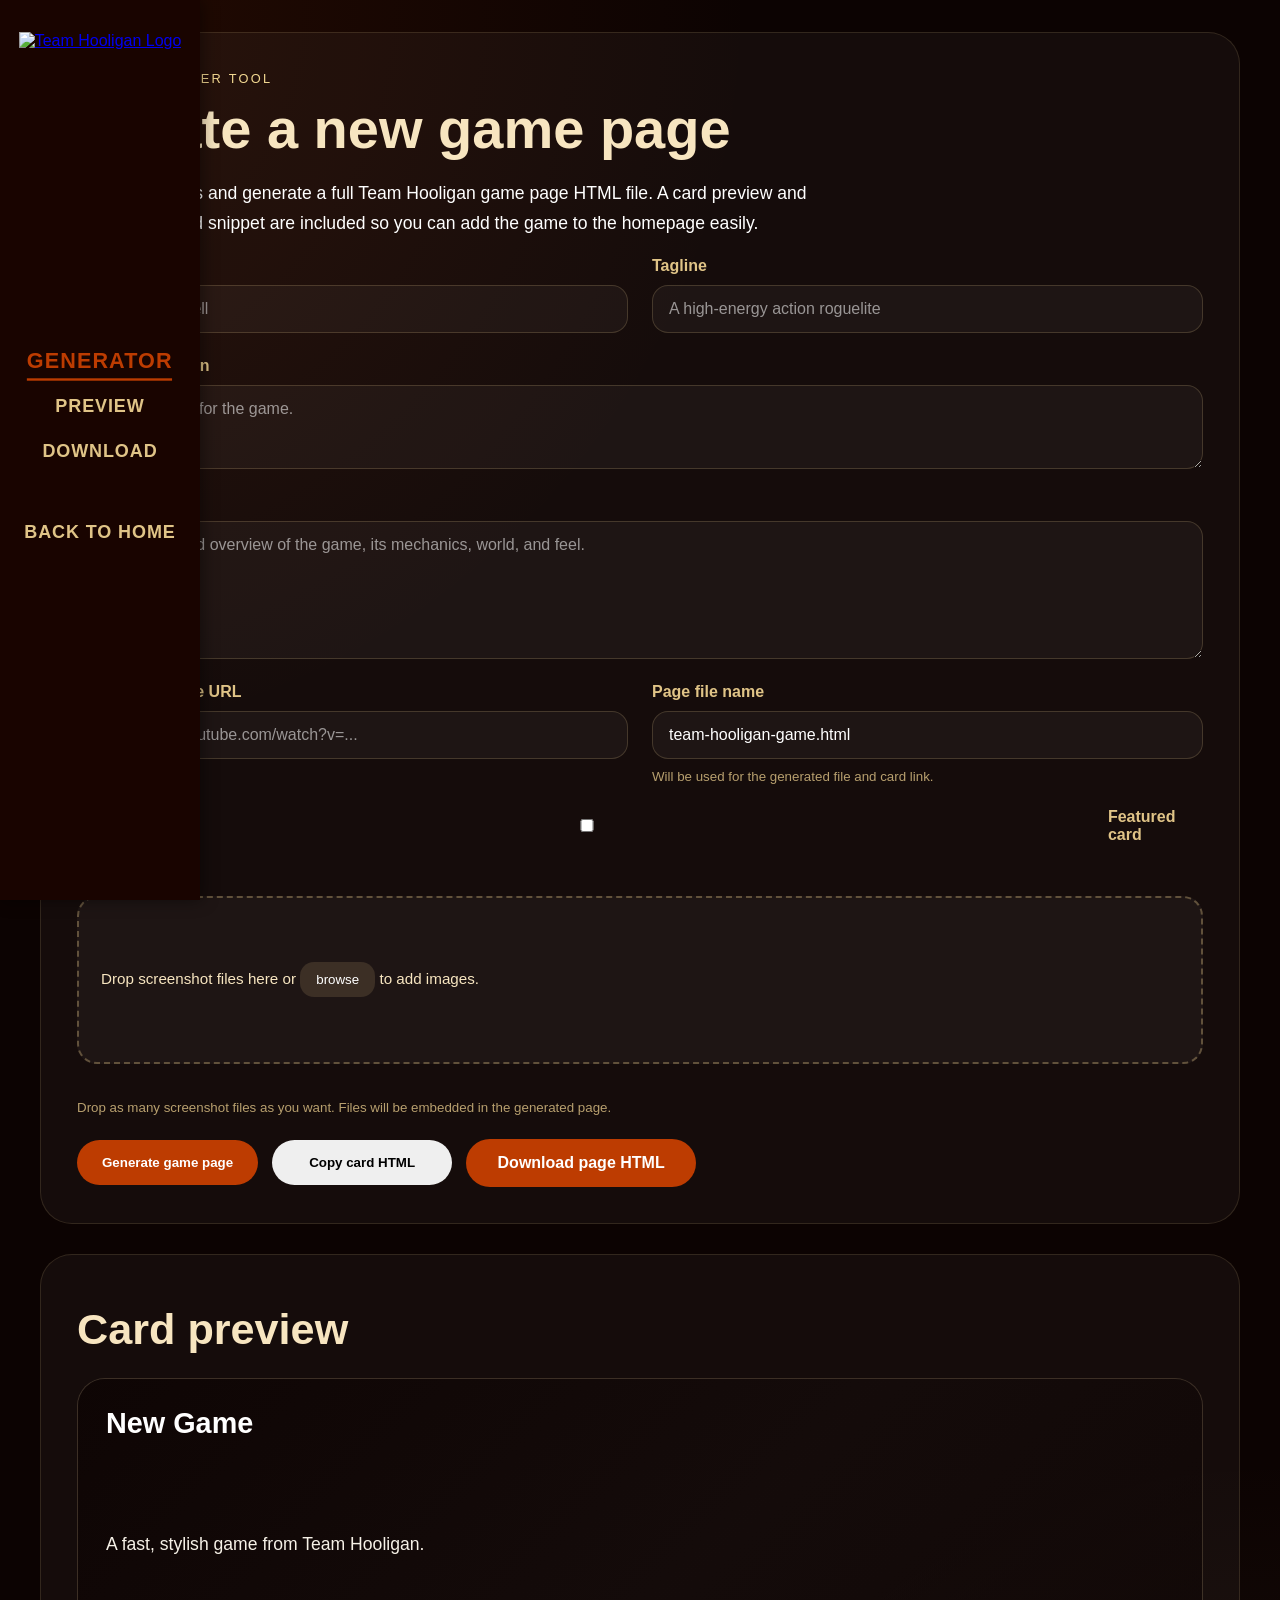
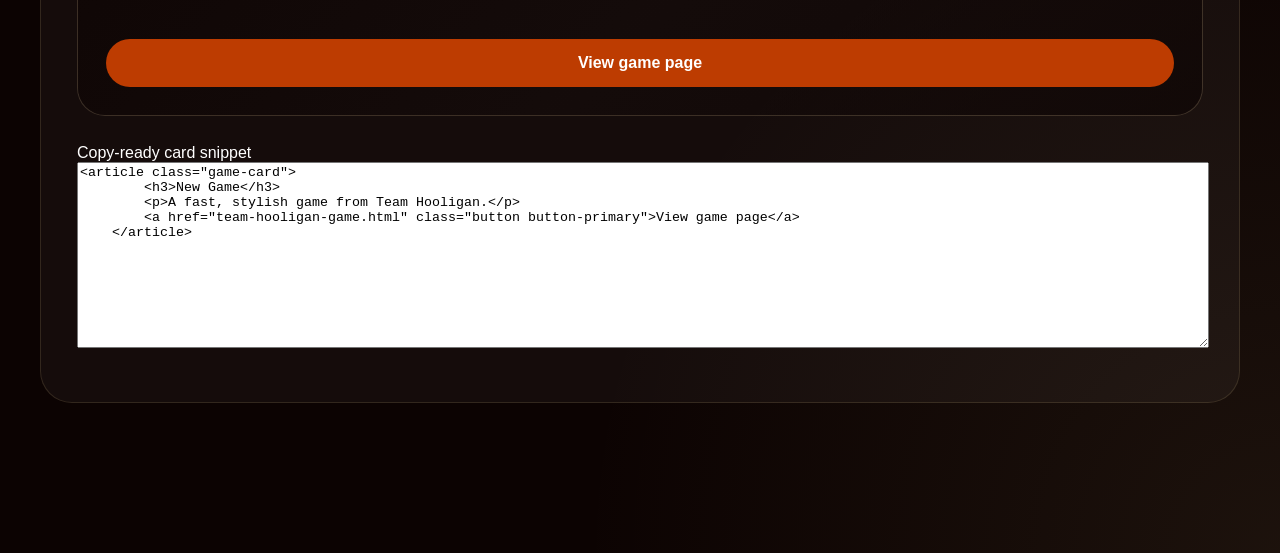
==== game-generator.html @ 5617f384 "Initial commit" ====
<!doctype html>
<html lang="en">
<head>
<meta charset="utf-8">
<title>Game Page Generator | Team Hooligan</title>
<link rel="stylesheet" href="Assets/css/styles.css">
<link rel="stylesheet" href="Assets/css/generator.css">
<script src="Assets/js/game-generator.js" defer></script>
</head>
<body>
<header class="sidebar generator-header">
	<div class="sidebar-inner">
		<div class="header-top">
			<div class="header-logo">
				<a href="index.html" class="logo-link">
					<img src="Assets/images/TeamHooligan_Logo.png" alt="Team Hooligan Logo">
				</a>
			</div>
		</div>
		<nav class="main-nav sidebar-nav" aria-label="Generator navigation">
			<ul>
				<li><a href="#form" class="nav-link active">Generator</a></li>
				<li><a href="#preview" class="nav-link">Preview</a></li>
				<li><a href="#download" class="nav-link">Download</a></li>
				<br>
				<li><a class="nav-link" href="index.html">Back to home</a></li>
			</ul>
		</nav>
	</div>
</header>

<main class="generator-content generator-page">
	<section class="page-section generator-section" id="form">
		<div class="section-inner">
			<span class="eyebrow">Game Publisher Tool</span>
			<h1>Create a new game page</h1>
			<p>Fill in the details and generate a full Team Hooligan game page HTML file. A card preview and copy-ready card snippet are included so you can add the game to the homepage easily.</p>
			<form id="game-form">
				<div class="form-grid">
					<div class="form-group">
						<label for="game-title">Game title</label>
						<input id="game-title" name="gameTitle" type="text" placeholder="Bottomless Well" required>
					</div>
					<div class="form-group">
						<label for="game-tagline">Tagline</label>
						<input id="game-tagline" name="gameTagline" type="text" placeholder="A high-energy action roguelite">
					</div>
					<div class="form-group form-full">
						<label for="game-short-description">Short description</label>
						<textarea id="game-short-description" name="gameShortDescription" rows="3" placeholder="A quick teaser for the game."></textarea>
					</div>
					<div class="form-group form-full">
						<label for="game-full-description">Full description</label>
						<textarea id="game-full-description" name="gameFullDescription" rows="6" placeholder="A more detailed overview of the game, its mechanics, world, and feel."></textarea>
					</div>
					<div class="form-group">
						<label for="game-trailer-url">Trailer / YouTube URL</label>
						<input id="game-trailer-url" name="gameTrailerUrl" type="url" placeholder="https://www.youtube.com/watch?v=...">
					</div>
					<div class="form-group">
						<label for="game-page-file">Page file name</label>
						<input id="game-page-file" name="gamePageFile" type="text" placeholder="bottomless-well.html">
						<small>Will be used for the generated file and card link.</small>
					</div>
					<div class="form-group checkbox-group">
						<input id="game-featured" name="gameFeatured" type="checkbox">
						<label for="game-featured">Featured card</label>
					</div>
					<div class="form-group form-full">
						<label for="screenshot-input">Screenshots</label>
						<div id="screenshot-dropzone" class="screenshot-dropzone" tabindex="0">
							<p>Drop screenshot files here or <button type="button" id="screenshot-select-button">browse</button> to add images.</p>
							<input id="screenshot-input" type="file" accept="image/*" multiple hidden>
						</div>
						<div id="screenshot-list" class="screenshot-list" aria-live="polite"></div>
						<small>Drop as many screenshot files as you want. Files will be embedded in the generated page.</small>
					</div>
				</div>
			</form>
			<div class="generator-actions" id="download">
				<button type="button" class="button button-primary" id="generate-button">Generate game page</button>
				<button type="button" class="button" id="copy-card-button">Copy card HTML</button>
				<a id="download-link" class="button button-primary" href="#" download="" hidden>Download page HTML</a>
			</div>
		</div>
	</section>

	<section class="page-section generator-section" id="preview">
		<div class="section-inner">
			<h2>Card preview</h2>
			<div id="card-preview" class="card-preview"></div>
			<div class="snippet-panel">
				<label for="card-snippet">Copy-ready card snippet</label>
				<textarea id="card-snippet" readonly rows="8"></textarea>
			</div>
		</div>
	</section>
</main>
</body>
</html>
---- Assets/css/styles.css ----
/* CSS Document */
html {
    scroll-behavior: smooth;
}

body {
    background-color: #0c0302;
    color: #ffffff;
    font-family: Arial, Helvetica, sans-serif;
    margin: 0;
    padding: 0;
    overflow-x: hidden;
}

header {
    position: fixed;
    top: 0;
    left: 0;
    bottom: 0;
    width: 200px;
    background-color: #190400;
    box-shadow: 2px 0 16px rgba(0, 0, 0, 0.45);
    z-index: 1000;
}

.sidebar-inner {
    position: relative;
    display: flex;
    flex-direction: column;
    height: 100%;
    box-sizing: border-box;
    padding: 32px 20px;
    gap: 24px;
}

.header-top {
    display: flex;
    justify-content: center;
    align-items: center;
    gap: 16px;
}

.header-logo {
    display: flex;
    justify-content: center;
    flex: 0 0 auto;

    img {
        max-height: 220px;
        width: auto;
        display: block;
    }
}

.menu-toggle {
    display: none;
    align-items: center;
    justify-content: center;
    width: 48px;
    height: 48px;
    border: none;
    background: transparent;
    color: #e0c487;
    cursor: pointer;
    padding: 0;
}

.menu-icon {
    position: relative;
    width: 24px;
    height: 2px;
    background: currentColor;
    display: inline-block;
}

.menu-icon::before,
.menu-icon::after {
    content: "";
    position: absolute;
    left: 0;
    width: 24px;
    height: 2px;
    background: currentColor;
    transition: transform 0.2s ease;
}

.menu-icon::before {
    top: -8px;
}

.menu-icon::after {
    top: 8px;
}

.menu-toggle[aria-expanded="true"] .menu-icon {
    background-color: transparent;
}

.menu-toggle[aria-expanded="true"] .menu-icon::before {
    transform: translateY(8px) rotate(45deg);
}

.menu-toggle[aria-expanded="true"] .menu-icon::after {
    transform: translateY(-8px) rotate(-45deg);
}

.visually-hidden {
    position: absolute;
    width: 1px;
    height: 1px;
    padding: 0;
    overflow: hidden;
    clip: rect(0 0 0 0);
    white-space: nowrap;
    border: 0;
}

.main-nav {
    position: absolute;
    top: 50%;
    left: 20px;
    right: 20px;
    transform: translateY(-50%);
    display: flex;
    align-items: center;
    justify-content: center;
}

.sidebar-nav {
    ul {
        display: flex;
        flex-direction: column;
        list-style: none;
        margin: 0;
        padding: 0;
        gap: 18px;
    }

    li {
        color: #e0c487;
        text-transform: uppercase;
        font-weight: bold;
        display: flex;
        justify-content: center;
        align-items: center;
    }

    a {
        color: #e0c487;
        text-decoration: none;
        font-size: 18px;
        letter-spacing: 0.05em;
        transition: color 0.2s ease, transform 0.2s ease, border-bottom 0.3s ease;
        position: relative;
        padding-bottom: 4px;
        border-bottom: 2px solid transparent;
    }

    a:hover {
        color: #bd3c01;
        transform: scale(1.2);
    }

    a.active {
        color: #bd3c01;
        border-bottom: 2px solid #bd3c01;
        transform: scale(1.2);
    }
}

.nav-separator {
    color: #e0c487;
    transition: color 0.3s ease;
}

.nav-separator.separator-active {
    color: #bd3c01;
}

.social-links {
    position: absolute;
    bottom: 32px;
    left: 50%;
    transform: translateX(-50%);
    display: grid;
    grid-template-columns: repeat(3, 40px);
    gap: 12px;
    justify-content: center;
    align-items: center;
    width: fit-content;
    max-width: calc(100% - 32px);
    padding: 0 16px;
    box-sizing: border-box;
}

.social-icon {
    width: 40px;
    height: 40px;
    display: inline-flex;
    align-items: center;
    justify-content: center;
    color: #e0c487;
    text-decoration: none;
    transition: color 0.2s ease, transform 0.2s ease;

    svg {
        width: 30px;
        height: 30px;
        display: block;
        fill: currentColor;
    }
}

.social-icon:hover,
.social-icon:focus {
    color: #bd3c01;
    transform: translateY(-2px);
}

.content {
    margin-left: 200px;
    min-height: 100vh;
    box-sizing: border-box;
    padding: 40px 32px;
}

.page-section {
    min-height: 75dvh;
    display: flex;
    flex-direction: column;
    justify-content: center;
    align-items: flex-start;
    margin-bottom: 0;
    position: relative;
    padding: 0 0 40px;
}

.page-section:not(.games-section) {
    max-height: 100dvh;
    overflow: hidden;
}

.page-section .section-inner,
.page-section .contact-layout {
    width: 100%;
    max-width: 1200px;
    margin: 0 auto;
}

.page-section h1,
.page-section h2 {
    margin: 0 0 20px 0;
}

.page-section h1 {
    font-size: 3.5rem;
    line-height: 1.03;
}

.page-section h2 {
    font-size: 2.7rem;
    color: #e0c487;
}

.page-section p {
    font-size: 1.1rem;
    line-height: 1.75;
    max-width: 760px;
}

.eyebrow {
    display: inline-block;
    text-transform: uppercase;
    letter-spacing: 0.18em;
    color: #f3d992;
    font-size: 0.8rem;
    margin-bottom: 14px;
}

.button {
    display: inline-flex;
    align-items: center;
    justify-content: center;
    padding: 14px 24px;
    border-radius: 999px;
    border: 1px solid transparent;
    font-weight: bold;
    text-decoration: none;
    transition: transform 0.2s ease, background-color 0.2s ease, border-color 0.2s ease;
}

.button:hover,
.button:focus-visible {
    transform: translateY(-1px);
}

.button-primary {
    background-color: #bd3c01;
    color: #ffffff;
}

.button-large {
    padding: 18px 28px;
    font-size: 1.05rem;
}

.hero-section {
    overflow: hidden;
}

.hero-section .section-inner {
    display: grid;
    grid-template-columns: 1.2fr 0.8fr;
    gap: 40px;
    align-items: center;
    height: 100vh;
}

.hero-copy {
    max-width: 600px;
}

.hero-media {
    position: relative;
    min-height: 420px;
    border-radius: 28px;
    background: linear-gradient(135deg, rgba(189,60,1,0.95), rgba(224,196,135,0.15));
    display: flex;
    align-items: center;
    justify-content: center;
    color: rgba(255,255,255,0.95);
    font-size: 1rem;
    font-weight: bold;
    text-transform: uppercase;
    letter-spacing: 0.14em;
    padding: 18px;
}

.hero-media::before {
    content: "";
    position: absolute;
    inset: 0;
    background: rgba(12, 3, 2, 0.35);
    border-radius: 24px;
}

.hero-media video {
    position: relative;
    border-radius: 24px;
    width: 200%;
    height: 200%;
    z-index: 1;
}

.games-section {
    padding-top: 60px;
    padding-bottom: 60px;
    align-items: flex-start;
    max-height: none;
}

.games-section .section-header {
    margin-bottom: 40px;
}

.game-grid {
    display: grid;
    grid-template-columns: repeat(4, minmax(220px, 1fr));
    gap: 24px;
    width: 100%;
}

.game-card {
    background-color: rgba(255,255,255,0.04);
    background-size: cover;
    background-position: center;
    background-repeat: no-repeat;
    border: 1px solid rgba(224,196,135,0.15);
    border-radius: 28px;
    padding: 28px;
    display: flex;
    flex-direction: column;
    justify-content: space-between;
    min-height: 280px;
    position: relative;
    overflow: hidden;
    isolation: isolate;
}

.game-card::before {
    content: "";
    position: absolute;
    inset: 0;
    background: linear-gradient(135deg, rgba(12, 3, 2, 0.88) 0%, rgba(12, 3, 2, 0.55) 55%, rgba(12, 3, 2, 0.75) 100%);
    z-index: 0;
    pointer-events: none;
}

.game-card > * {
    position: relative;
    z-index: 1;
}

.game-card.featured {
    grid-column: span 2;
    min-height: 360px;
}

.game-card .card-label {
    display: inline-flex;
    margin-bottom: 18px;
    color: #f7e5c0;
    text-transform: uppercase;
    letter-spacing: 0.18em;
    font-size: 0.75rem;
}

.game-card h3 {
    margin: 0 0 12px 0;
    font-size: 1.8rem;
}

.game-card p {
    margin: 0;
    line-height: 1.7;
    color: #f6f1e7;
}

.about-section {
    padding-top: 72px;
    padding-bottom: 72px;
}

.about-intro {
    max-width: 680px;
    margin-bottom: 40px;
}

.team-grid {
    display: grid;
    grid-template-columns: repeat(3, minmax(180px, 1fr));
    gap: 24px;
}

.team-card {
    background: rgba(255,255,255,0.04);
    border: 1px solid rgba(224,196,135,0.12);
    border-radius: 24px;
    padding: 20px;
    display: grid;
    gap: 18px;
    text-align: center;
}

.team-card .portrait {
    min-height: 220px;
    border-radius: 20px;
    background: linear-gradient(180deg, rgba(189,60,1,0.3), rgba(224,196,135,0.08));
    display: flex;
    align-items: center;
    justify-content: center;
    font-size: 0.9rem;
    letter-spacing: 0.12em;
    text-transform: uppercase;
    color: rgba(255,255,255,0.87);
}

.team-meta strong {
    display: block;
    margin-bottom: 6px;
}

.team-meta span {
    display: block;
    color: #d3c79d;
}

.contact-section {
    padding-top: 72px;
    padding-bottom: 72px;
}

.contact-layout {
    display: grid;
    grid-template-columns: 1.1fr 0.9fr;
    gap: 32px;
    align-items: center;
    min-height: calc(100vh - 150px);
}

.contact-copy {
    max-width: 580px;
}

.contact-actions {
    display: grid;
    gap: 24px;
    align-items: start;
}

.contact-social {
    display: flex;
    flex-wrap: wrap;
    gap: 12px;
}

.social-button {
    display: inline-flex;
    align-items: center;
    justify-content: center;
    padding: 12px 18px;
    border-radius: 999px;
    border: 1px solid rgba(224,196,135,0.2);
    color: #fff;
    text-decoration: none;
    background: rgba(255,255,255,0.04);
    transition: background-color 0.2s ease, transform 0.2s ease;
}

.social-button:hover,
.social-button:focus-visible {
    background: rgba(189,60,1,0.14);
    transform: translateY(-1px);
}

@media (max-width: 900px) {
    .hero-section .section-inner,
    .contact-layout,
    .game-grid,
    .team-grid {
        grid-template-columns: 1fr;
    }

    .hero-section .section-inner {
        gap: 24px;
        padding-top: 40px;
        min-height: calc(100vh - 140px);
    }

    .hero-media {
        min-height: 320px;
    }

    .game-card.featured {
        grid-column: span 1;
    }

    .contact-layout {
        min-height: auto;
    }
}

@media (max-width: 640px) {
    .sidebar-inner {
        padding: 16px 18px;
    }

    .hero-section .section-inner {
        padding-top: 28px;
    }

    .hero-copy h1 {
        font-size: 2.8rem;
    }

    .page-section h2 {
        font-size: 2rem;
    }

    .game-grid,
    .team-grid {
        gap: 18px;
    }

    .social-links {
        grid-template-columns: repeat(3, 40px);
    }
}

@media (max-width: 900px) {
    header {
        position: static;
        width: 100%;
        height: auto;
    }

    .sidebar-inner {
        flex-direction: column;
        align-items: stretch;
        justify-content: flex-start;
        padding: 16px 20px;
        gap: 16px;
    }

    .header-top {
        width: 100%;
        display: flex;
        align-items: center;
        justify-content: space-between;
        gap: 16px;
    }

    .menu-toggle {
        display: inline-flex;
    }

    .main-nav {
        position: static;
        transform: none;
        flex: unset;
        display: none;
        width: 100%;
    }

    .sidebar-inner.menu-open .main-nav {
        display: block;
    }

    .main-nav .sidebar-nav ul {
        flex-direction: column;
        gap: 12px;
        padding: 16px 0 0;
        border-top: 1px solid rgba(224, 196, 135, 0.15);
    }

    .sidebar-nav li {
        justify-content: flex-start;
    }

    .sidebar-nav a {
        display: block;
        width: 100%;
        padding: 12px 14px;
    }

    .nav-separator {
        display: none;
    }

    .social-links {
        position: static;
        transform: none;
        display: none;
        width: 100%;
        margin-top: 12px;
        padding-top: 12px;
        border-top: 1px solid rgba(224, 196, 135, 0.15);
        justify-content: center;
    }

    .sidebar-inner.menu-open .social-links {
        display: grid;
        grid-template-columns: repeat(4, 40px);
        gap: 12px;
    }

    .content {
        margin-left: 0;
    }
}

@media (max-width: 640px) {
    .sidebar-inner {
        flex-direction: column;
        align-items: stretch;
    }

    .main-nav .sidebar-nav ul {
        gap: 10px;
    }

    .social-links {
        justify-content: center;
        grid-template-columns: repeat(3, 40px);
    }
}

.hero-media iframe {
    width: 100%;
    height: 100%;
    border: 0;
    border-radius: 28px;
}

.screenshot-grid {
    display: grid;
    grid-template-columns: repeat(3, minmax(220px, 1fr));
    gap: 24px;
    margin-top: 24px;
}

.screenshot-card {
    background: rgba(255, 255, 255, 0.04);
    border: 1px solid rgba(224, 196, 135, 0.12);
    border-radius: 24px;
    overflow: hidden;
    min-height: 220px;
}

.screenshot-card img {
    width: 100%;
    height: 100%;
    object-fit: cover;
    display: block;
}

.video-embed {
    position: relative;
    width: 100%;
    min-height: 320px;
    border-radius: 28px;
    overflow: hidden;
    background: #000;
}

.video-embed iframe {
    position: absolute;
    inset: 0;
    width: 100%;
    height: 100%;
}

@media (max-width: 900px) {
    .screenshot-grid {
        grid-template-columns: 1fr;
    }
}
---- Assets/css/generator.css ----
body {
    min-height: 100vh;
    background: radial-gradient(circle at top left, rgba(189, 60, 1, 0.14), transparent 30%),
        radial-gradient(circle at bottom right, rgba(224, 196, 135, 0.08), transparent 28%),
        #0c0302;
}

.generator-content {
    margin-left: 200px;
    padding: 32px 32px 60px;
    max-width: 1200px;
    margin: 0 auto 60px;
}

.generator-section {
    background: rgba(255, 255, 255, 0.04);
    border: 1px solid rgba(224, 196, 135, 0.14);
    border-radius: 32px;
    padding: 36px;
    margin-bottom: 30px;
    overflow: visible;
}

.page-section.generator-section {
    max-height: none !important;
    overflow: visible !important;
}

.generator-section .section-inner {
    width: 100%;
    overflow: visible;
}

.generator-section h1,
.generator-section h2 {
    color: #f7e5c0;
}

.form-grid {
    display: grid;
    grid-template-columns: repeat(2, minmax(280px, 1fr));
    gap: 24px;
    align-items: start;
}

.form-full {
    grid-column: 1 / -1;
}

.form-group {
    display: flex;
    flex-direction: column;
    gap: 10px;
}

.form-group label {
    font-weight: bold;
    color: #e0c487;
}

.form-group input,
.form-group textarea {
    width: 100%;
    min-width: 0;
    border: 1px solid rgba(224, 196, 135, 0.2);
    border-radius: 16px;
    background: rgba(255, 255, 255, 0.04);
    color: #ffffff;
    padding: 14px 16px;
    font: inherit;
    box-sizing: border-box;
}

.form-group input::placeholder,
.form-group textarea::placeholder {
    color: rgba(255, 255, 255, 0.55);
}

.form-group small {
    color: rgba(224, 196, 135, 0.8);
}

.generator-header .header-top {
    justify-content: center;
}

.screenshot-dropzone {
    position: relative;
    border: 2px dashed rgba(224, 196, 135, 0.35);
    border-radius: 20px;
    padding: 22px;
    min-height: 120px;
    display: flex;
    align-items: center;
    justify-content: space-between;
    gap: 16px;
    background: rgba(255, 255, 255, 0.04);
    color: #f7e5c0;
    cursor: pointer;
}

.screenshot-dropzone p {
    margin: 0;
    font-size: 0.95rem;
}

.screenshot-dropzone button {
    border: none;
    background: rgba(224, 196, 135, 0.15);
    color: #fff;
    padding: 10px 16px;
    border-radius: 14px;
    cursor: pointer;
}

.screenshot-dropzone.drag-over {
    border-color: #f7e5c0;
    background: rgba(255, 255, 255, 0.08);
}

.screenshot-list {
    margin-top: 16px;
    display: grid;
    gap: 12px;
}

.screenshot-list-item {
    display: grid;
    grid-template-columns: 90px 1fr auto;
    gap: 12px;
    align-items: center;
    padding: 14px;
    border-radius: 18px;
    border: 1px solid rgba(224, 196, 135, 0.15);
    background: rgba(255, 255, 255, 0.04);
}

.screenshot-list-item img {
    width: 90px;
    height: 66px;
    object-fit: cover;
    border-radius: 14px;
}

.screenshot-item-info {
    display: flex;
    flex-direction: column;
    gap: 4px;
    min-width: 0;
}

.screenshot-item-info span {
    color: #fff;
    font-size: 0.95rem;
    overflow: hidden;
    text-overflow: ellipsis;
    white-space: nowrap;
}

.remove-screenshot {
    border: none;
    background: rgba(255, 255, 255, 0.08);
    color: #f7e5c0;
    padding: 10px 12px;
    border-radius: 14px;
    cursor: pointer;
}

.checkbox-group {
    align-items: center;
    flex-direction: row;
    gap: 12px;
    grid-column: 1 / -1;
}

.generator-actions {
    display: flex;
    flex-wrap: wrap;
    align-items: center;
    gap: 14px;
    margin-top: 24px;
}

.generator-actions button,
.generator-actions a {
    min-width: auto;
}

.card-preview {
    margin-top: 24px;
    display: grid;
    grid-template-columns: 1fr;
}

.snippet-panel {
    margin-top: 28px;
}

.snippet-panel textarea {
    width: 100%;
    min-height: 180px;
    resize: vertical;
    font-family: ui-monospace, SFMono-Regular, Menlo, Monaco, Consolas, "Liberation Mono", "Courier New", monospace;
}

button.button,
button.button-primary,
a.button.button-primary {
    min-width: 180px;
}

@media (max-width: 900px) {
    .generator-sidebar-inner {
        padding: 18px;
    }

    .form-grid {
        grid-template-columns: 1fr;
    }
}
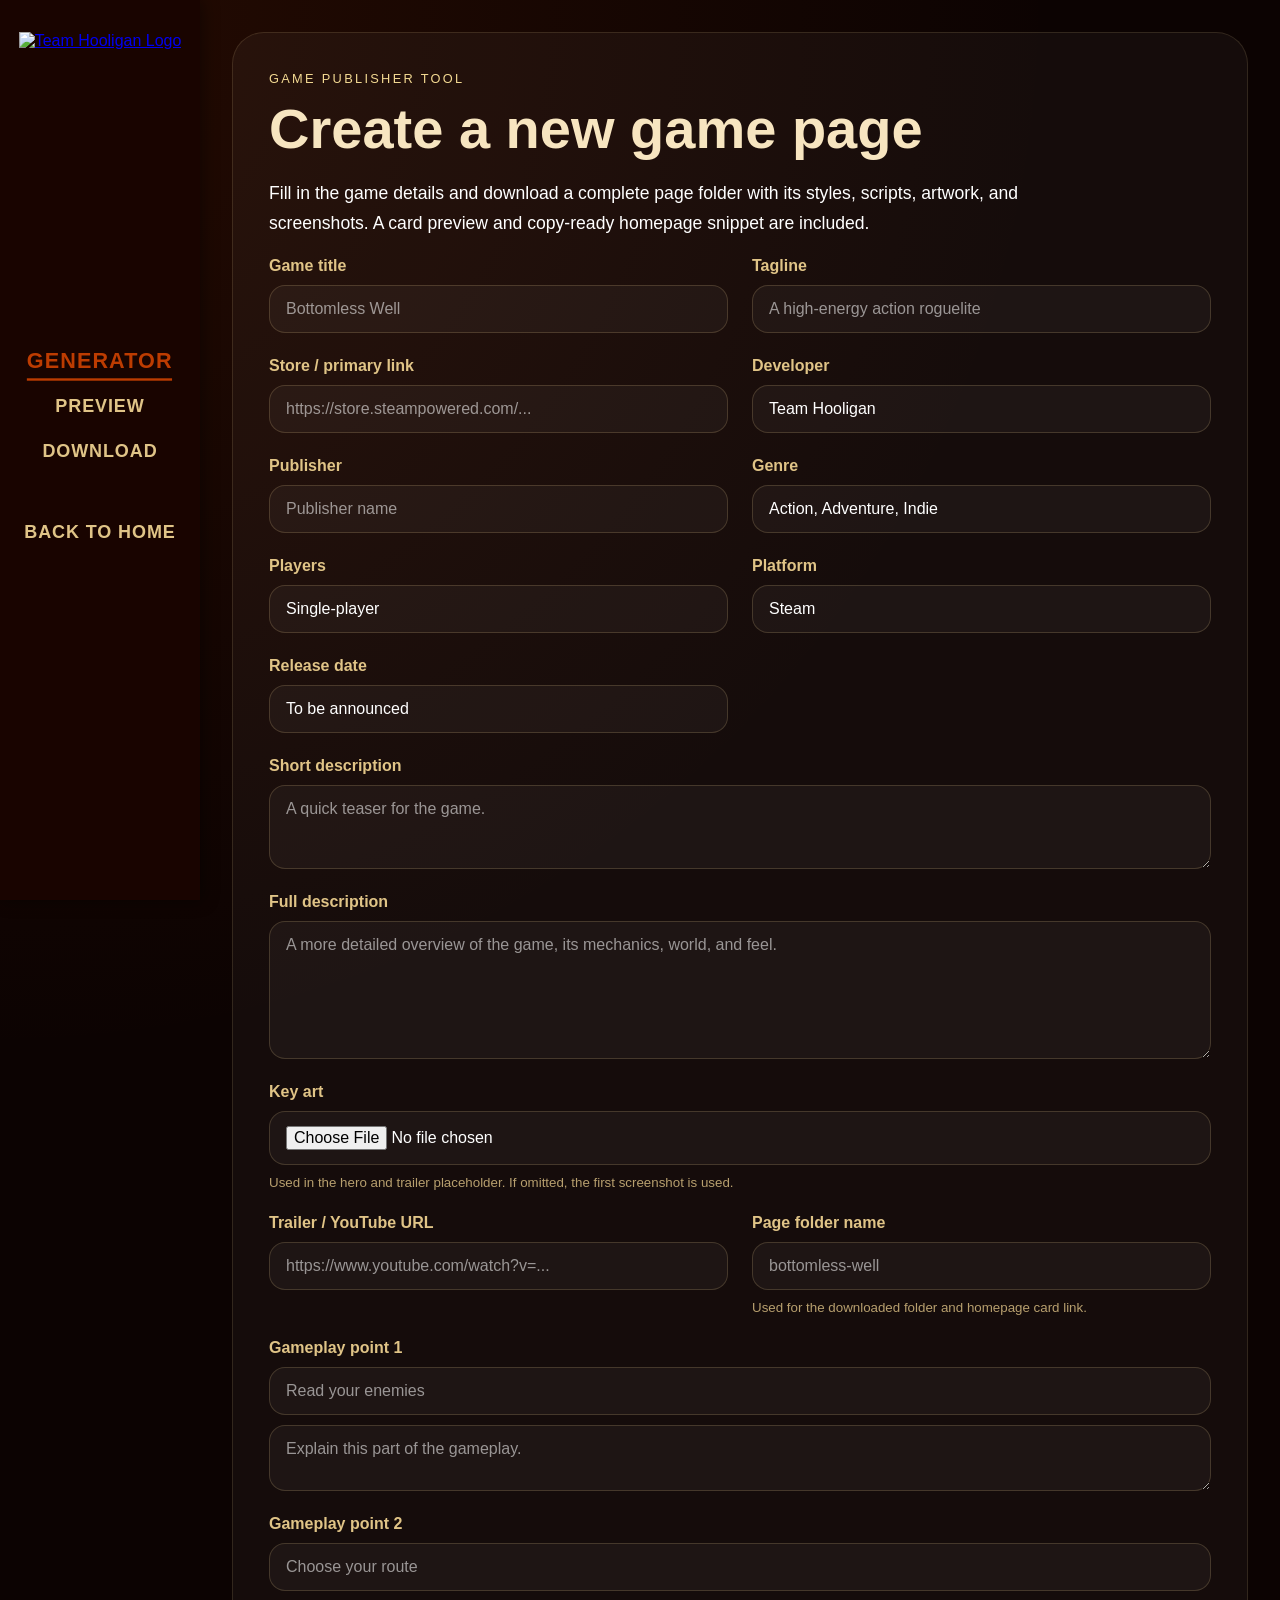
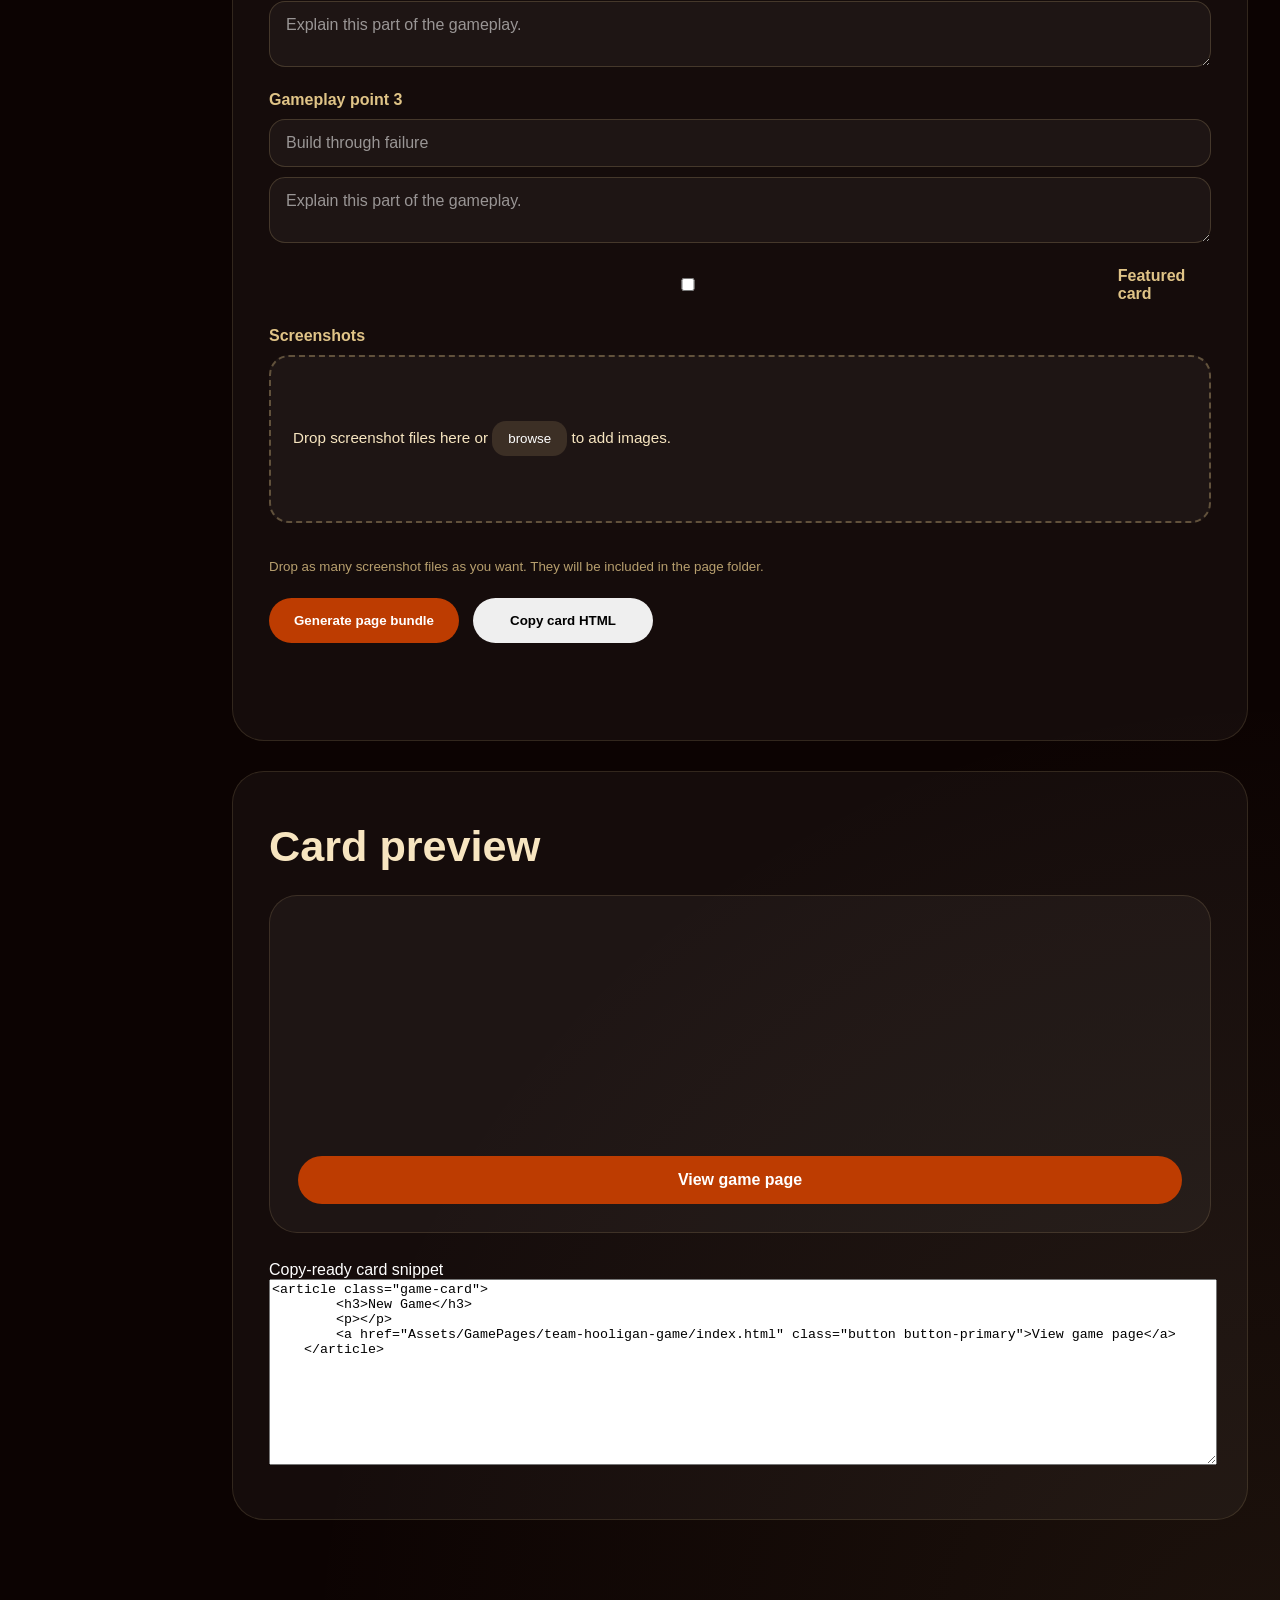
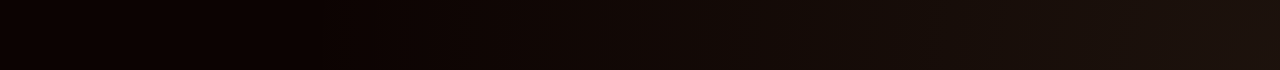
==== commit 4aaf3620: "Enhance game page generator with additional fields for developer, publisher, genre, players, platfor" ====
--- a/game-generator.html
+++ b/game-generator.html
@@ -2,9 +2,12 @@
 <html lang="en">
 <head>
 <meta charset="utf-8">
+<meta name="viewport" content="width=device-width, initial-scale=1">
+<meta name="theme-color" content="#0c0302">
 <title>Game Page Generator | Team Hooligan</title>
 <link rel="stylesheet" href="Assets/css/styles.css">
 <link rel="stylesheet" href="Assets/css/generator.css">
+<script src="https://cdn.jsdelivr.net/npm/jszip@3.10.1/dist/jszip.min.js" defer></script>
 <script src="Assets/js/game-generator.js" defer></script>
 </head>
 <body>
@@ -16,8 +19,12 @@
 					<img src="Assets/images/TeamHooligan_Logo.png" alt="Team Hooligan Logo">
 				</a>
 			</div>
+			<button class="menu-toggle" aria-controls="primary-nav" aria-expanded="false" aria-label="Toggle navigation">
+				<span class="menu-icon" aria-hidden="true"></span>
+				<span class="visually-hidden">Menu</span>
+			</button>
 		</div>
-		<nav class="main-nav sidebar-nav" aria-label="Generator navigation">
+		<nav id="primary-nav" class="main-nav sidebar-nav" aria-label="Generator navigation" aria-hidden="false">
 			<ul>
 				<li><a href="#form" class="nav-link active">Generator</a></li>
 				<li><a href="#preview" class="nav-link">Preview</a></li>
@@ -34,7 +41,7 @@
 		<div class="section-inner">
 			<span class="eyebrow">Game Publisher Tool</span>
 			<h1>Create a new game page</h1>
-			<p>Fill in the details and generate a full Team Hooligan game page HTML file. A card preview and copy-ready card snippet are included so you can add the game to the homepage easily.</p>
+			<p>Fill in the game details and download a complete page folder with its styles, scripts, artwork, and screenshots. A card preview and copy-ready homepage snippet are included.</p>
 			<form id="game-form">
 				<div class="form-grid">
 					<div class="form-group">
@@ -45,6 +52,34 @@
 						<label for="game-tagline">Tagline</label>
 						<input id="game-tagline" name="gameTagline" type="text" placeholder="A high-energy action roguelite">
 					</div>
+					<div class="form-group">
+						<label for="game-steam-url">Store / primary link</label>
+						<input id="game-steam-url" name="gameSteamUrl" type="url" placeholder="https://store.steampowered.com/...">
+					</div>
+					<div class="form-group">
+						<label for="game-developer">Developer</label>
+						<input id="game-developer" name="gameDeveloper" type="text" value="Team Hooligan">
+					</div>
+					<div class="form-group">
+						<label for="game-publisher">Publisher</label>
+						<input id="game-publisher" name="gamePublisher" type="text" placeholder="Publisher name">
+					</div>
+					<div class="form-group">
+						<label for="game-genre">Genre</label>
+						<input id="game-genre" name="gameGenre" type="text" value="Action, Adventure, Indie">
+					</div>
+					<div class="form-group">
+						<label for="game-players">Players</label>
+						<input id="game-players" name="gamePlayers" type="text" value="Single-player">
+					</div>
+					<div class="form-group">
+						<label for="game-platform">Platform</label>
+						<input id="game-platform" name="gamePlatform" type="text" value="Steam">
+					</div>
+					<div class="form-group">
+						<label for="game-release-date">Release date</label>
+						<input id="game-release-date" name="gameReleaseDate" type="text" value="To be announced">
+					</div>
 					<div class="form-group form-full">
 						<label for="game-short-description">Short description</label>
 						<textarea id="game-short-description" name="gameShortDescription" rows="3" placeholder="A quick teaser for the game."></textarea>
@@ -53,14 +88,34 @@
 						<label for="game-full-description">Full description</label>
 						<textarea id="game-full-description" name="gameFullDescription" rows="6" placeholder="A more detailed overview of the game, its mechanics, world, and feel."></textarea>
 					</div>
+					<div class="form-group form-full">
+						<label for="game-key-art">Key art</label>
+						<input id="game-key-art" name="gameKeyArt" type="file" accept="image/*">
+						<small>Used in the hero and trailer placeholder. If omitted, the first screenshot is used.</small>
+					</div>
 					<div class="form-group">
 						<label for="game-trailer-url">Trailer / YouTube URL</label>
 						<input id="game-trailer-url" name="gameTrailerUrl" type="url" placeholder="https://www.youtube.com/watch?v=...">
 					</div>
 					<div class="form-group">
-						<label for="game-page-file">Page file name</label>
-						<input id="game-page-file" name="gamePageFile" type="text" placeholder="bottomless-well.html">
-						<small>Will be used for the generated file and card link.</small>
+						<label for="game-page-file">Page folder name</label>
+						<input id="game-page-file" name="gamePageFolder" type="text" placeholder="bottomless-well">
+						<small>Used for the downloaded folder and homepage card link.</small>
+					</div>
+					<div class="form-group form-full">
+						<label for="game-feature-1-title">Gameplay point 1</label>
+						<input id="game-feature-1-title" name="feature1Title" type="text" placeholder="Read your enemies">
+						<textarea id="game-feature-1-description" name="feature1Description" rows="2" placeholder="Explain this part of the gameplay."></textarea>
+					</div>
+					<div class="form-group form-full">
+						<label for="game-feature-2-title">Gameplay point 2</label>
+						<input id="game-feature-2-title" name="feature2Title" type="text" placeholder="Choose your route">
+						<textarea id="game-feature-2-description" name="feature2Description" rows="2" placeholder="Explain this part of the gameplay."></textarea>
+					</div>
+					<div class="form-group form-full">
+						<label for="game-feature-3-title">Gameplay point 3</label>
+						<input id="game-feature-3-title" name="feature3Title" type="text" placeholder="Build through failure">
+						<textarea id="game-feature-3-description" name="feature3Description" rows="2" placeholder="Explain this part of the gameplay."></textarea>
 					</div>
 					<div class="form-group checkbox-group">
 						<input id="game-featured" name="gameFeatured" type="checkbox">
@@ -73,15 +128,16 @@
 							<input id="screenshot-input" type="file" accept="image/*" multiple hidden>
 						</div>
 						<div id="screenshot-list" class="screenshot-list" aria-live="polite"></div>
-						<small>Drop as many screenshot files as you want. Files will be embedded in the generated page.</small>
+						<small>Drop as many screenshot files as you want. They will be included in the page folder.</small>
 					</div>
 				</div>
 			</form>
 			<div class="generator-actions" id="download">
-				<button type="button" class="button button-primary" id="generate-button">Generate game page</button>
+				<button type="button" class="button button-primary" id="generate-button">Generate page bundle</button>
 				<button type="button" class="button" id="copy-card-button">Copy card HTML</button>
-				<a id="download-link" class="button button-primary" href="#" download="" hidden>Download page HTML</a>
+				<a id="download-link" class="button button-primary" href="#" download="" hidden>Download page bundle (.zip)</a>
 			</div>
+			<p id="generation-status" class="generation-status" role="status" aria-live="polite"></p>
 		</div>
 	</section>
 
--- a/Assets/css/styles.css
+++ b/Assets/css/styles.css
@@ -1,12 +1,55 @@
 /* CSS Document */
+:root {
+    /* Colors */
+    --bg-color: #0c0302;
+    --text-color: #ffffff;
+    --sidebar-bg: #190400;
+    --accent: #e0c487;
+    --accent-2: #bd3c01;
+    --eyebrow-color: #f3d992;
+    --label-color: #f7e5c0;
+    --muted-text: #f6f1e7;
+    --video-bg: #000;
+    
+    /* Overlays / shadows */
+    --overlay: rgba(12, 3, 2, 0.35);
+    --shadow: 2px 0 16px rgba(0, 0, 0, 0.45);
+
+    --card-bg: rgba(255,255,255,0.04);
+    --card-border-color: rgba(224,196,135,0.15);
+    --card-border-weak-color: rgba(224,196,135,0.12);
+    --card-overlay-gradient: linear-gradient(135deg, rgba(12, 3, 2, 0.88) 0%, rgba(12, 3, 2, 0.55) 55%, rgba(12, 3, 2, 0.75) 100%);
+
+    /* Hero */
+    --hero-bg-gradient: linear-gradient(135deg, rgba(189,60,1,0.95), rgba(224,196,135,0.15));
+
+    /* Buttons / UI */
+    --pill-radius: 999px;
+    --button-text-color: #ffffff;
+    --button-bg: rgba(255,255,255,0.04);
+    --button-secondary-hover-bg: rgba(224,196,135,0.12);
+
+    /* Layout & sizing */
+    --sidebar-width: 200px;
+    --logo-max-height: 220px;
+    --icon-size: 40px;
+
+    /* Typography */
+    --font-family: Arial, Helvetica, sans-serif;
+    --base-font-size: 1.1rem;
+    --h1-size: 3.5rem;
+    --h2-size: 2.7rem;
+    --h1-mobile-size: 2.8rem;
+}
+
 html {
     scroll-behavior: smooth;
 }
 
 body {
-    background-color: #0c0302;
-    color: #ffffff;
-    font-family: Arial, Helvetica, sans-serif;
+    background-color: var(--bg-color);
+    color: var(--text-color);
+    font-family: var(--font-family);
     margin: 0;
     padding: 0;
     overflow-x: hidden;
@@ -17,9 +60,9 @@
     top: 0;
     left: 0;
     bottom: 0;
-    width: 200px;
-    background-color: #190400;
-    box-shadow: 2px 0 16px rgba(0, 0, 0, 0.45);
+    width: var(--sidebar-width);
+    background-color: var(--sidebar-bg);
+    box-shadow: var(--shadow);
     z-index: 1000;
 }
 
@@ -46,7 +89,7 @@
     flex: 0 0 auto;
 
     img {
-        max-height: 220px;
+        max-height: var(--logo-max-height);
         width: auto;
         display: block;
     }
@@ -60,7 +103,7 @@
     height: 48px;
     border: none;
     background: transparent;
-    color: #e0c487;
+    color: var(--accent);
     cursor: pointer;
     padding: 0;
 }
@@ -137,7 +180,7 @@
     }
 
     li {
-        color: #e0c487;
+        color: var(--accent);
         text-transform: uppercase;
         font-weight: bold;
         display: flex;
@@ -146,7 +189,7 @@
     }
 
     a {
-        color: #e0c487;
+        color: var(--accent);
         text-decoration: none;
         font-size: 18px;
         letter-spacing: 0.05em;
@@ -157,24 +200,24 @@
     }
 
     a:hover {
-        color: #bd3c01;
+        color: var(--accent-2);
         transform: scale(1.2);
     }
 
     a.active {
-        color: #bd3c01;
-        border-bottom: 2px solid #bd3c01;
+        color: var(--accent-2);
+        border-bottom: 2px solid var(--accent-2);
         transform: scale(1.2);
     }
 }
 
 .nav-separator {
-    color: #e0c487;
+    color: var(--accent);
     transition: color 0.3s ease;
 }
 
 .nav-separator.separator-active {
-    color: #bd3c01;
+    color: var(--accent-2);
 }
 
 .social-links {
@@ -199,7 +242,7 @@
     display: inline-flex;
     align-items: center;
     justify-content: center;
-    color: #e0c487;
+    color: var(--accent);
     text-decoration: none;
     transition: color 0.2s ease, transform 0.2s ease;
 
@@ -213,15 +256,15 @@
 
 .social-icon:hover,
 .social-icon:focus {
-    color: #bd3c01;
+    color: var(--accent-2);
     transform: translateY(-2px);
 }
 
 .content {
-    margin-left: 200px;
+    margin-left: var(--sidebar-width);
     min-height: 100vh;
     box-sizing: border-box;
-    padding: 40px 32px;
+    padding: 0px 32px;
 }
 
 .page-section {
@@ -253,17 +296,17 @@
 }
 
 .page-section h1 {
-    font-size: 3.5rem;
+    font-size: var(--h1-size);
     line-height: 1.03;
 }
 
 .page-section h2 {
-    font-size: 2.7rem;
-    color: #e0c487;
+    font-size: var(--h2-size);
+    color: var(--accent);
 }
 
 .page-section p {
-    font-size: 1.1rem;
+    font-size: var(--base-font-size);
     line-height: 1.75;
     max-width: 760px;
 }
@@ -272,7 +315,7 @@
     display: inline-block;
     text-transform: uppercase;
     letter-spacing: 0.18em;
-    color: #f3d992;
+    color: var(--eyebrow-color);
     font-size: 0.8rem;
     margin-bottom: 14px;
 }
@@ -282,7 +325,7 @@
     align-items: center;
     justify-content: center;
     padding: 14px 24px;
-    border-radius: 999px;
+    border-radius: var(--pill-radius);
     border: 1px solid transparent;
     font-weight: bold;
     text-decoration: none;
@@ -295,8 +338,8 @@
 }
 
 .button-primary {
-    background-color: #bd3c01;
-    color: #ffffff;
+    background-color: var(--accent-2);
+    color: var(--button-text-color);
 }
 
 .button-large {
@@ -324,7 +367,7 @@
     position: relative;
     min-height: 420px;
     border-radius: 28px;
-    background: linear-gradient(135deg, rgba(189,60,1,0.95), rgba(224,196,135,0.15));
+    background: var(--hero-bg-gradient);
     display: flex;
     align-items: center;
     justify-content: center;
@@ -340,42 +383,34 @@
     content: "";
     position: absolute;
     inset: 0;
-    background: rgba(12, 3, 2, 0.35);
+    background: var(--overlay);
     border-radius: 24px;
 }
 
 .hero-media video {
     position: relative;
     border-radius: 24px;
-    width: 200%;
-    height: 200%;
+    width: auto;
+    height: auto;
+    max-width: 100%;
+    max-height: 100%;
+    object-fit: contain;
     z-index: 1;
 }
 
-.games-section {
-    padding-top: 60px;
-    padding-bottom: 60px;
-    align-items: flex-start;
-    max-height: none;
-}
-
-.games-section .section-header {
-    margin-bottom: 40px;
-}
-
-.game-grid {
-    display: grid;
-    grid-template-columns: repeat(4, minmax(220px, 1fr));
-    gap: 24px;
+.hero-media iframe {
     width: 100%;
+    height: 100%;
+    border: 0;
+    border-radius: 28px;
 }
 
 .game-card {
-    background-color: rgba(255,255,255,0.04);
-    background-size: cover;
+    background-color: var(--card-bg);
+    background-size: contain;
     background-position: center;
     background-repeat: no-repeat;
-    border: 1px solid rgba(224,196,135,0.15);
+    border: 1px solid var(--card-border-color);
     border-radius: 28px;
     padding: 28px;
     display: flex;
@@ -387,13 +422,29 @@
     isolation: isolate;
 }
 
+.game-card[href] {
+    color: inherit;
+    text-decoration: none;
+}
+
+.game-card[href]:hover {
+    border-color: var(--accent);
+}
+
+.game-card:focus-visible {
+    outline: 3px solid var(--accent);
+    outline-offset: 4px;
+}
+
 .game-card::before {
     content: "";
     position: absolute;
     inset: 0;
-    background: linear-gradient(135deg, rgba(12, 3, 2, 0.88) 0%, rgba(12, 3, 2, 0.55) 55%, rgba(12, 3, 2, 0.75) 100%);
+    background: var(--card-overlay-gradient);
+    opacity: 0;
     z-index: 0;
     pointer-events: none;
+    transition: opacity 0.2s ease;
 }
 
 .game-card > * {
@@ -403,13 +454,53 @@
 
 .game-card.featured {
     grid-column: span 2;
-    min-height: 360px;
+    box-sizing: border-box;
+    aspect-ratio: 460 / 215;
+    min-height: 0;
+}
+
+.game-card h3,
+.game-card p {
+    opacity: 0;
+    transition: opacity 0.24s ease, transform 0.32s cubic-bezier(0.2, 0.8, 0.2, 1);
+}
+
+.game-card h3 {
+    transform: translateY(-12px) scale(0.99);
+    transition-duration: 0.2s, 0.32s, 0s;
+}
+
+.game-card p {
+    transform: translateY(18px) scale(0.97);
+    transition-delay: 0.1s;
+}
+
+.game-card:hover::before,
+.game-card:focus-within::before,
+.game-card:focus-visible::before {
+    opacity: 1;
+}
+
+.game-card:hover h3,
+.game-card:hover p,
+.game-card:focus-within h3,
+.game-card:focus-within p,
+.game-card:focus-visible h3,
+.game-card:focus-visible p {
+    opacity: 1;
+    transform: translateY(0);
+}
+
+.game-card:hover h3,
+.game-card:focus-within h3,
+.game-card:focus-visible h3 {
+    transition-delay: 0s;
 }
 
 .game-card .card-label {
     display: inline-flex;
     margin-bottom: 18px;
-    color: #f7e5c0;
+    color: var(--label-color);
     text-transform: uppercase;
     letter-spacing: 0.18em;
     font-size: 0.75rem;
@@ -423,7 +514,7 @@
 .game-card p {
     margin: 0;
     line-height: 1.7;
-    color: #f6f1e7;
+    color: var(--muted-text);
 }
 
 .about-section {
@@ -436,118 +527,16 @@
     margin-bottom: 40px;
 }
 
-.team-grid {
-    display: grid;
-    grid-template-columns: repeat(3, minmax(180px, 1fr));
-    gap: 24px;
-}
-
-.team-card {
-    background: rgba(255,255,255,0.04);
-    border: 1px solid rgba(224,196,135,0.12);
-    border-radius: 24px;
-    padding: 20px;
-    display: grid;
-    gap: 18px;
-    text-align: center;
-}
-
-.team-card .portrait {
-    min-height: 220px;
-    border-radius: 20px;
-    background: linear-gradient(180deg, rgba(189,60,1,0.3), rgba(224,196,135,0.08));
-    display: flex;
-    align-items: center;
-    justify-content: center;
-    font-size: 0.9rem;
-    letter-spacing: 0.12em;
-    text-transform: uppercase;
-    color: rgba(255,255,255,0.87);
-}
-
-.team-meta strong {
-    display: block;
-    margin-bottom: 6px;
-}
-
-.team-meta span {
-    display: block;
-    color: #d3c79d;
-}
-
-.contact-section {
-    padding-top: 72px;
-    padding-bottom: 72px;
-}
-
-.contact-layout {
-    display: grid;
-    grid-template-columns: 1.1fr 0.9fr;
-    gap: 32px;
-    align-items: center;
-    min-height: calc(100vh - 150px);
-}
-
-.contact-copy {
-    max-width: 580px;
-}
-
-.contact-actions {
-    display: grid;
-    gap: 24px;
-    align-items: start;
-}
-
-.contact-social {
-    display: flex;
-    flex-wrap: wrap;
-    gap: 12px;
-}
-
-.social-button {
-    display: inline-flex;
-    align-items: center;
-    justify-content: center;
-    padding: 12px 18px;
-    border-radius: 999px;
-    border: 1px solid rgba(224,196,135,0.2);
-    color: #fff;
-    text-decoration: none;
-    background: rgba(255,255,255,0.04);
-    transition: background-color 0.2s ease, transform 0.2s ease;
-}
-
-.social-button:hover,
-.social-button:focus-visible {
-    background: rgba(189,60,1,0.14);
+.button-secondary {
+    background: transparent;
+    color: var(--accent);
+    border: 1px solid #e0c487;
+}
+
+.button-secondary:hover,
+.button-secondary:focus-visible {
+    background: var(--button-secondary-hover-bg);
     transform: translateY(-1px);
-}
-
-@media (max-width: 900px) {
-    .hero-section .section-inner,
-    .contact-layout,
-    .game-grid,
-    .team-grid {
-        grid-template-columns: 1fr;
-    }
-
-    .hero-section .section-inner {
-        gap: 24px;
-        padding-top: 40px;
-        min-height: calc(100vh - 140px);
-    }
-
-    .hero-media {
-        min-height: 320px;
-    }
-
-    .game-card.featured {
-        grid-column: span 1;
-    }
-
-    .contact-layout {
-        min-height: auto;
-    }
 }
 
 @media (max-width: 640px) {
@@ -555,25 +544,25 @@
         padding: 16px 18px;
     }
 
-    .hero-section .section-inner {
-        padding-top: 28px;
-    }
-
-    .hero-copy h1 {
-        font-size: 2.8rem;
-    }
-
     .page-section h2 {
         font-size: 2rem;
     }
-
-    .game-grid,
-    .team-grid {
-        gap: 18px;
-    }
-
     .social-links {
         grid-template-columns: repeat(3, 40px);
+    }
+
+    .game-card.featured {
+        padding: 10px;
+    }
+
+    .game-card.featured h3 {
+        font-size: 1.2rem;
+        margin-bottom: 4px;
+    }
+
+    .game-card.featured p {
+        font-size: 0.8rem;
+        line-height: 1.3;
     }
 }
 
@@ -657,6 +646,20 @@
     .content {
         margin-left: 0;
     }
+
+    .hero-section .section-inner {
+        gap: 24px;
+        padding-top: 40px;
+        min-height: calc(100vh - 140px);
+    }
+
+    .hero-media {
+        min-height: 320px;
+    }
+
+    .game-card.featured {
+        grid-column: span 1;
+    }
 }
 
 @media (max-width: 640px) {
@@ -673,13 +676,14 @@
         justify-content: center;
         grid-template-columns: repeat(3, 40px);
     }
-}
-
-.hero-media iframe {
-    width: 100%;
-    height: 100%;
-    border: 0;
-    border-radius: 28px;
+
+    .hero-section .section-inner {
+        padding-top: 28px;
+    }
+
+    .hero-copy h1 {
+        font-size: var(--h1-mobile-size);
+    }
 }
 
 .screenshot-grid {
@@ -725,3 +729,24 @@
         grid-template-columns: 1fr;
     }
 }
+
+@media (prefers-reduced-motion: reduce) {
+    html {
+        scroll-behavior: auto;
+    }
+
+    *,
+    *::before,
+    *::after {
+        scroll-behavior: auto !important;
+        animation-duration: 0.01ms !important;
+        animation-iteration-count: 1 !important;
+        transition-duration: 0.01ms !important;
+    }
+
+    .game-card h3,
+    .game-card p {
+        transition-delay: 0s !important;
+    }
+
+}
--- a/Assets/css/generator.css
+++ b/Assets/css/generator.css
@@ -6,10 +6,10 @@
 }
 
 .generator-content {
-    margin-left: 200px;
-    padding: 32px 32px 60px;
-    max-width: 1200px;
-    margin: 0 auto 60px;
+    box-sizing: border-box;
+    width: min(1200px, calc(100% - 264px));
+    margin: 0 32px 60px max(232px, calc((100% + 200px - 1200px) / 2));
+    padding: 32px 0 60px;
 }
 
 .generator-section {
@@ -76,6 +76,10 @@
     color: rgba(255, 255, 255, 0.55);
 }
 
+.form-group input[type="file"] {
+    cursor: pointer;
+}
+
 .form-group small {
     color: rgba(224, 196, 135, 0.8);
 }
@@ -181,9 +185,18 @@
     margin-top: 24px;
 }
 
+.generation-status {
+    min-height: 1.5em;
+    color: #f7e5c0;
+}
+
 .generator-actions button,
 .generator-actions a {
     min-width: auto;
+}
+
+.generator-actions [hidden] {
+    display: none;
 }
 
 .card-preview {
@@ -210,8 +223,10 @@
 }
 
 @media (max-width: 900px) {
-    .generator-sidebar-inner {
-        padding: 18px;
+    .generator-content {
+        width: auto;
+        margin: 0;
+        padding: 32px 24px 60px;
     }
 
     .form-grid {
